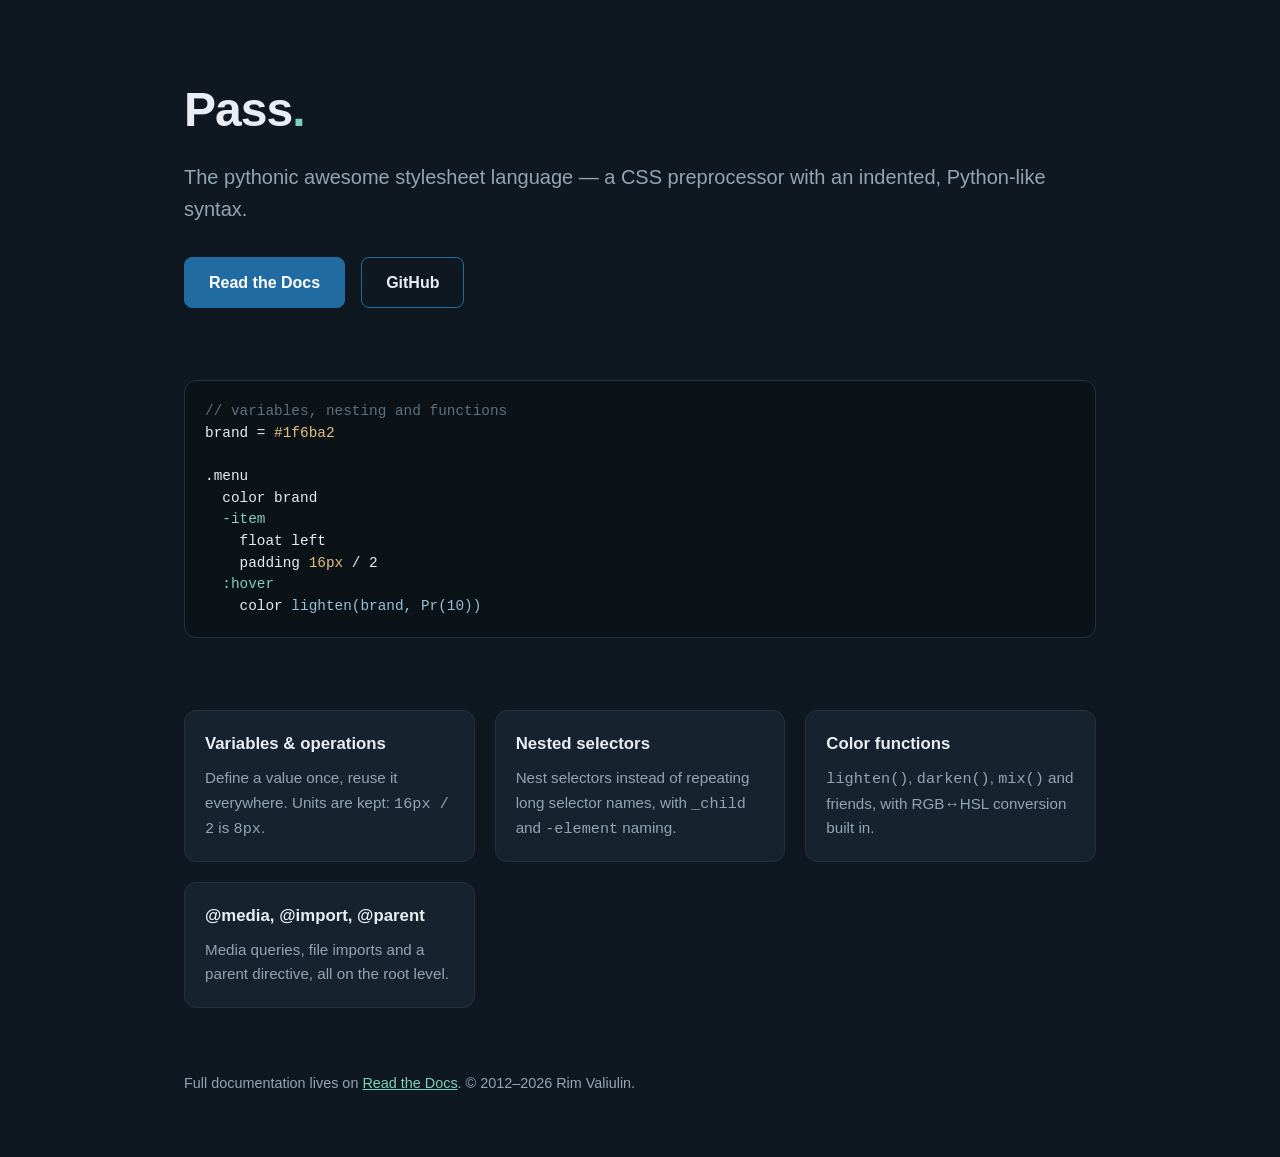
==== doc/landing/index.html @ 69f3af11 "Add landing page and GitHub Pages deploy workflow doc/landing/index.html is deployed to GitHub Pages" ====
<!DOCTYPE html>
<html lang="en">
<head>
<meta charset="utf-8">
<meta name="viewport" content="width=device-width, initial-scale=1">
<title>Pass — the pythonic awesome stylesheet language</title>
<style>
  :root {
    --brand: #1f6ba2;
    --brand-dark: #164e77;
    --bg: #0f1720;
    --panel: #16222e;
    --text: #e8eef4;
    --muted: #93a5b5;
    --code-bg: #0b1218;
    --accent: #7fd1b9;
  }
  * { box-sizing: border-box; margin: 0; padding: 0; }
  body {
    font-family: -apple-system, BlinkMacSystemFont, "Segoe UI", Roboto, Helvetica, Arial, sans-serif;
    background: var(--bg);
    color: var(--text);
    line-height: 1.6;
  }
  .wrap { max-width: 960px; margin: 0 auto; padding: 0 24px; }
  header { padding: 72px 0 48px; }
  h1 { font-size: 3rem; letter-spacing: -0.02em; }
  h1 span { color: var(--accent); }
  .tagline { color: var(--muted); font-size: 1.25rem; margin: 12px 0 32px; }
  .cta { display: flex; gap: 16px; flex-wrap: wrap; }
  .btn {
    display: inline-block; padding: 12px 24px; border-radius: 8px;
    text-decoration: none; font-weight: 600; border: 1px solid var(--brand);
  }
  .btn.primary { background: var(--brand); color: #fff; }
  .btn.primary:hover { background: var(--brand-dark); }
  .btn.ghost { color: var(--text); }
  .btn.ghost:hover { border-color: var(--accent); color: var(--accent); }
  .grid { display: grid; grid-template-columns: repeat(auto-fit, minmax(260px, 1fr)); gap: 20px; padding: 32px 0; }
  .card {
    background: var(--panel); border: 1px solid #223242; border-radius: 12px; padding: 20px;
  }
  .card h3 { margin-bottom: 8px; font-size: 1.05rem; }
  .card p { color: var(--muted); font-size: 0.95rem; }
  pre {
    background: var(--code-bg); border: 1px solid #223242; border-radius: 12px;
    padding: 20px; overflow-x: auto; font-size: 0.9rem; line-height: 1.5;
    margin: 24px 0 40px;
  }
  .c { color: #5c7080; } .k { color: #7fd1b9; } .v { color: #e5c07b; } .s { color: #98c1d9; }
  footer { padding: 32px 0 64px; color: var(--muted); font-size: 0.9rem; }
  footer a { color: var(--accent); }
</style>
</head>
<body>
<header>
  <div class="wrap">
    <h1>Pass<span>.</span></h1>
    <p class="tagline">The pythonic awesome stylesheet language — a CSS preprocessor
    with an indented, Python-like syntax.</p>
    <div class="cta">
      <a class="btn primary" href="https://pass.readthedocs.io/">Read the Docs</a>
      <a class="btn ghost" href="https://github.com/rimvaliulin/pass">GitHub</a>
    </div>
  </div>
</header>
<main class="wrap">
  <pre><code><span class="c">// variables, nesting and functions</span>
brand = <span class="v">#1f6ba2</span>

.menu
  color brand
  <span class="k">-item</span>
    float left
    padding <span class="v">16px</span> / 2
  <span class="k">:hover</span>
    color <span class="s">lighten(brand, Pr(10))</span></code></pre>
  <div class="grid">
    <div class="card">
      <h3>Variables &amp; operations</h3>
      <p>Define a value once, reuse it everywhere. Units are kept: <code>16px / 2</code> is <code>8px</code>.</p>
    </div>
    <div class="card">
      <h3>Nested selectors</h3>
      <p>Nest selectors instead of repeating long selector names, with <code>_child</code> and <code>-element</code> naming.</p>
    </div>
    <div class="card">
      <h3>Color functions</h3>
      <p><code>lighten()</code>, <code>darken()</code>, <code>mix()</code> and friends, with RGB↔HSL conversion built in.</p>
    </div>
    <div class="card">
      <h3>@media, @import, @parent</h3>
      <p>Media queries, file imports and a parent directive, all on the root level.</p>
    </div>
  </div>
</main>
<footer>
  <div class="wrap">
    Full documentation lives on <a href="https://pass.readthedocs.io/">Read the Docs</a>.
    © 2012–2026 Rim Valiulin.
  </div>
</footer>
</body>
</html>
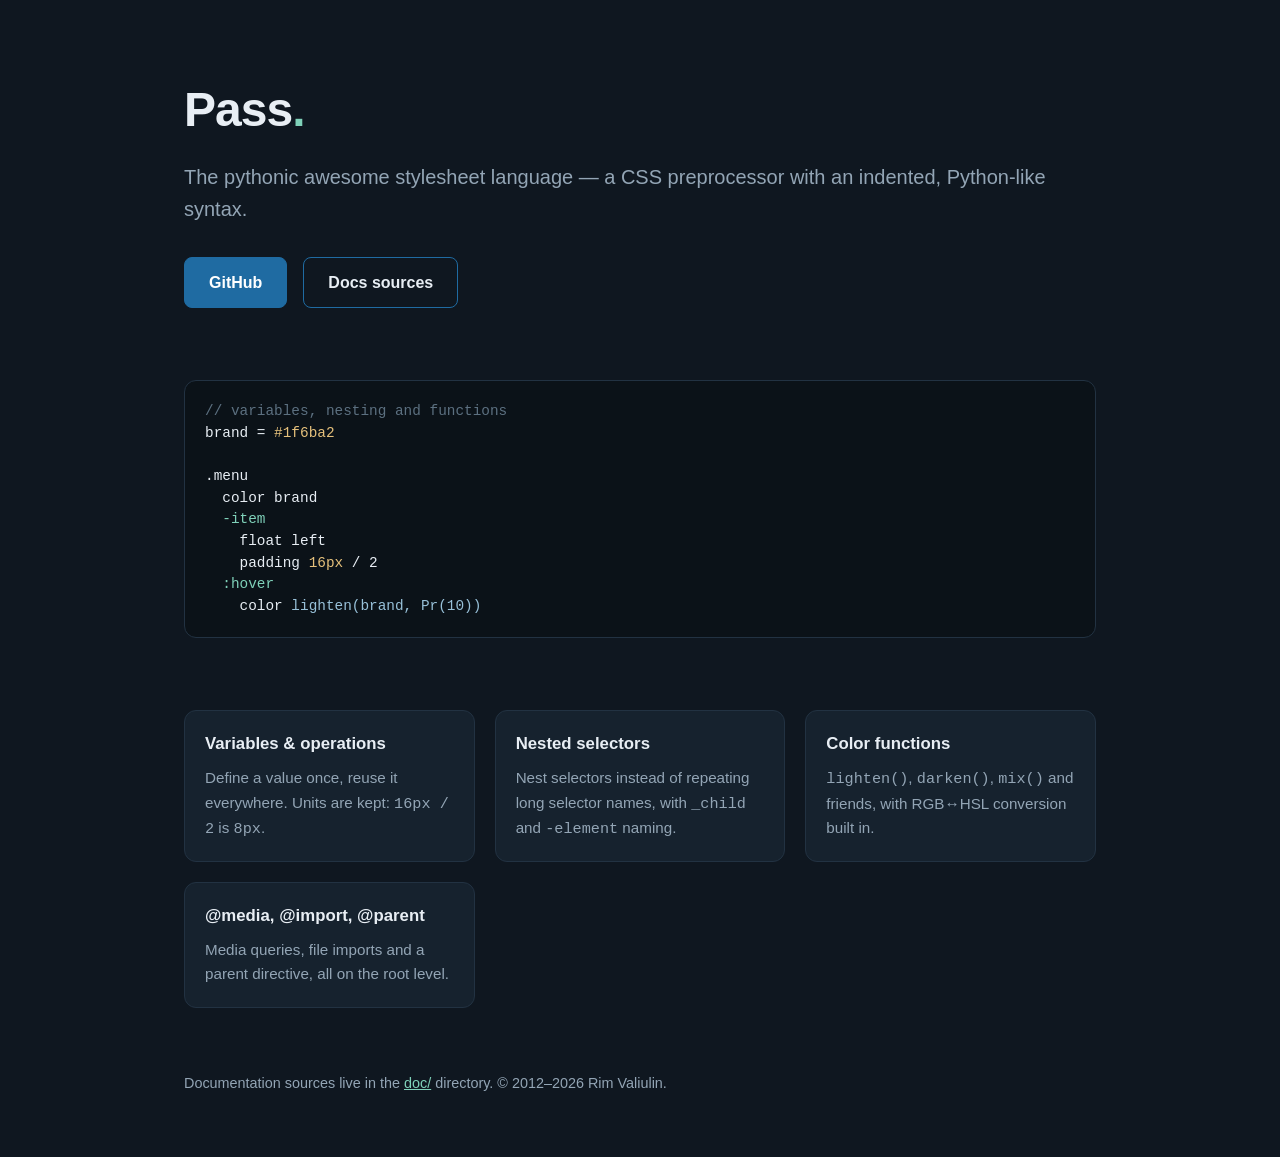
==== commit 47eeac7b: "Point documentation links away from the taken RTD slug The pass.readthedocs.io slug belongs to an un" ====
--- a/doc/landing/index.html
+++ b/doc/landing/index.html
@@ -59,8 +59,8 @@
     <p class="tagline">The pythonic awesome stylesheet language — a CSS preprocessor
     with an indented, Python-like syntax.</p>
     <div class="cta">
-      <a class="btn primary" href="https://pass.readthedocs.io/">Read the Docs</a>
-      <a class="btn ghost" href="https://github.com/rimvaliulin/pass">GitHub</a>
+      <a class="btn primary" href="https://github.com/rimvaliulin/pass">GitHub</a>
+      <a class="btn ghost" href="https://github.com/rimvaliulin/pass/tree/master/doc">Docs sources</a>
     </div>
   </div>
 </header>
@@ -96,7 +96,7 @@
 </main>
 <footer>
   <div class="wrap">
-    Full documentation lives on <a href="https://pass.readthedocs.io/">Read the Docs</a>.
+    Documentation sources live in the <a href="https://github.com/rimvaliulin/pass/tree/master/doc">doc/</a> directory.
     © 2012–2026 Rim Valiulin.
   </div>
 </footer>
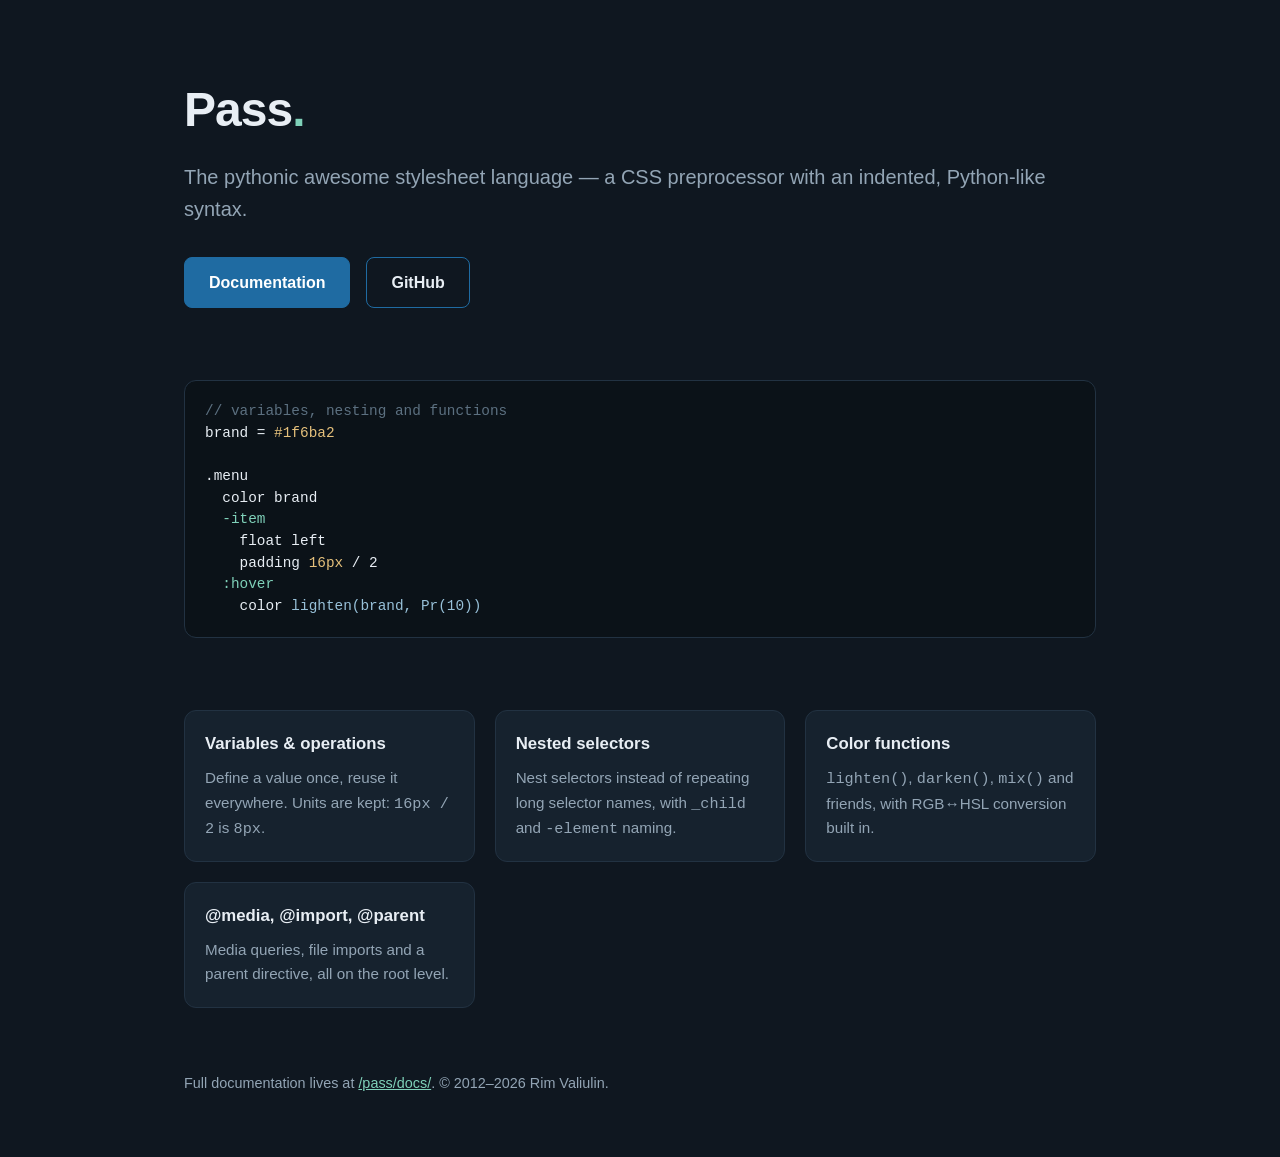
==== commit 586d6f2b: "Publish Sphinx docs on GitHub Pages Build the docs with uv in the Pages workflow and serve them unde" ====
--- a/doc/landing/index.html
+++ b/doc/landing/index.html
@@ -59,8 +59,8 @@
     <p class="tagline">The pythonic awesome stylesheet language — a CSS preprocessor
     with an indented, Python-like syntax.</p>
     <div class="cta">
-      <a class="btn primary" href="https://github.com/rimvaliulin/pass">GitHub</a>
-      <a class="btn ghost" href="https://github.com/rimvaliulin/pass/tree/master/doc">Docs sources</a>
+      <a class="btn primary" href="/pass/docs/">Documentation</a>
+      <a class="btn ghost" href="https://github.com/rimvaliulin/pass">GitHub</a>
     </div>
   </div>
 </header>
@@ -96,7 +96,7 @@
 </main>
 <footer>
   <div class="wrap">
-    Documentation sources live in the <a href="https://github.com/rimvaliulin/pass/tree/master/doc">doc/</a> directory.
+    Full documentation lives at <a href="/pass/docs/">/pass/docs/</a>.
     © 2012–2026 Rim Valiulin.
   </div>
 </footer>
